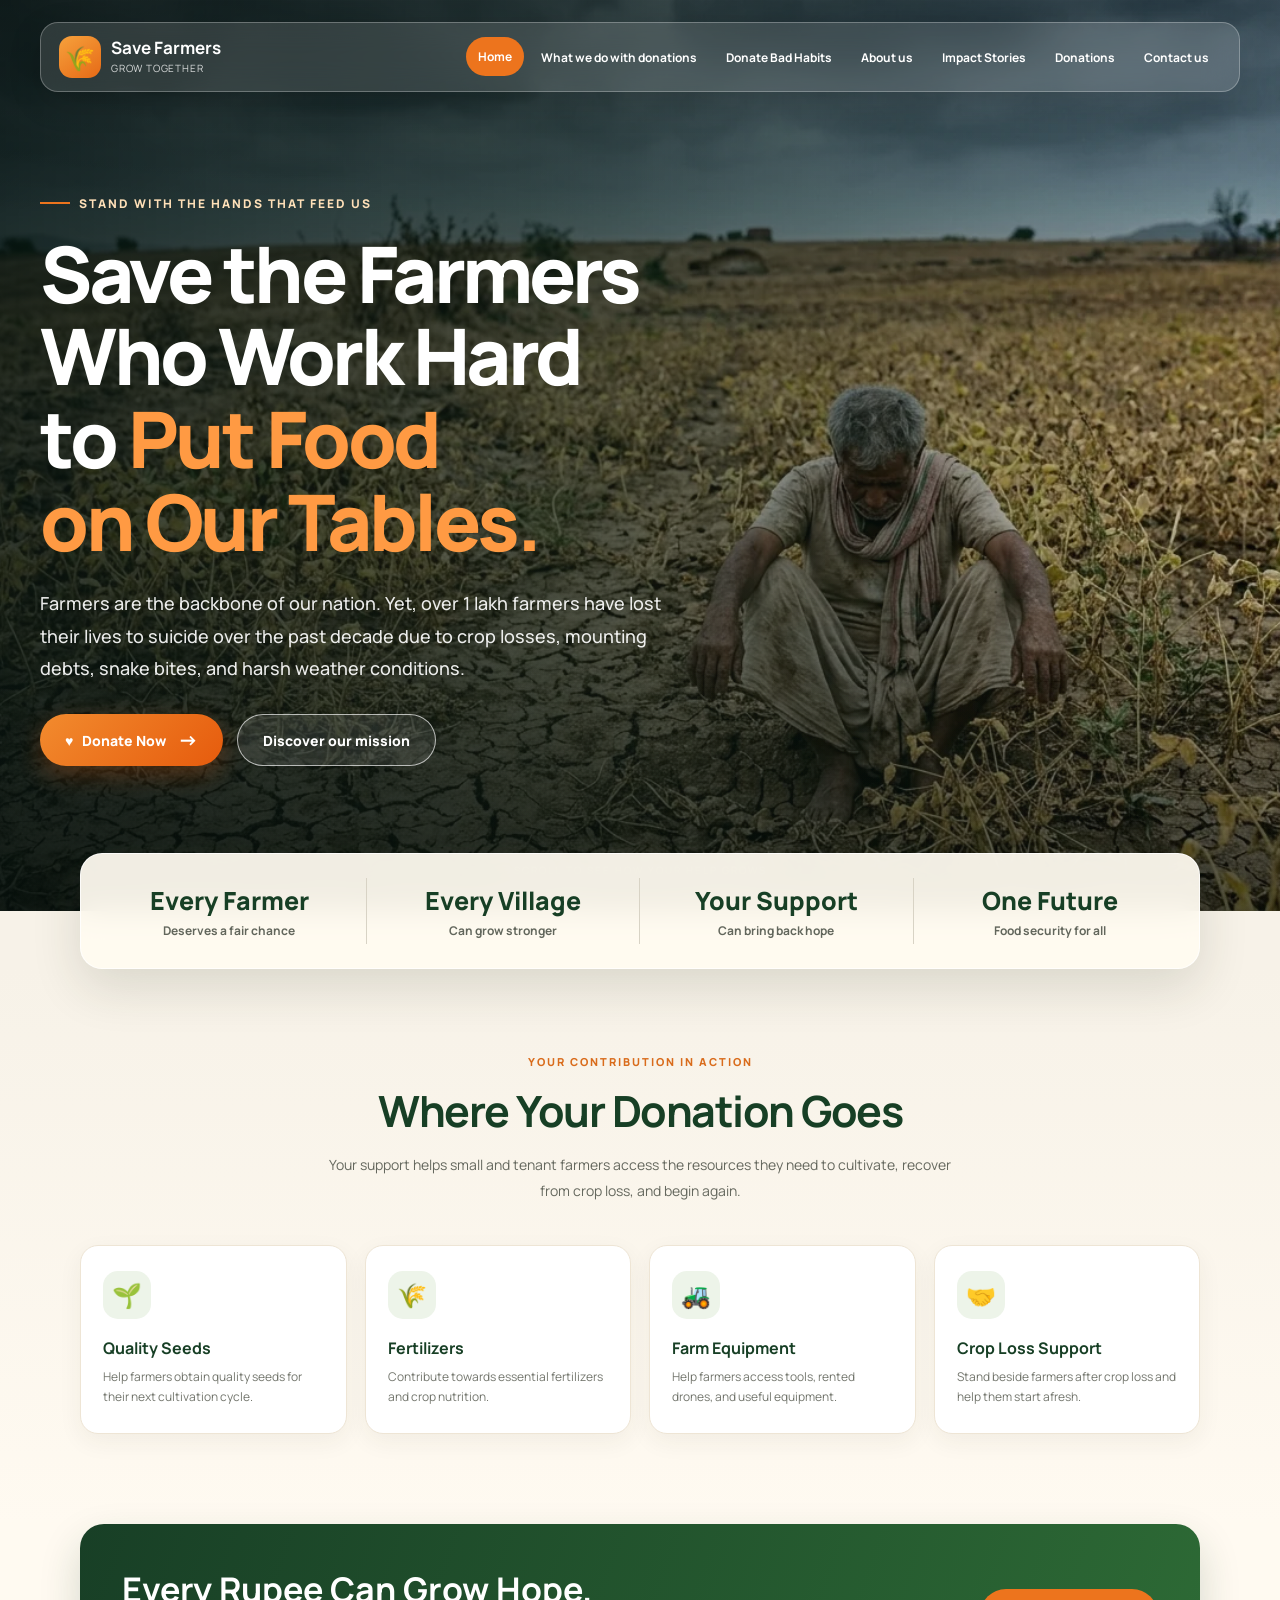
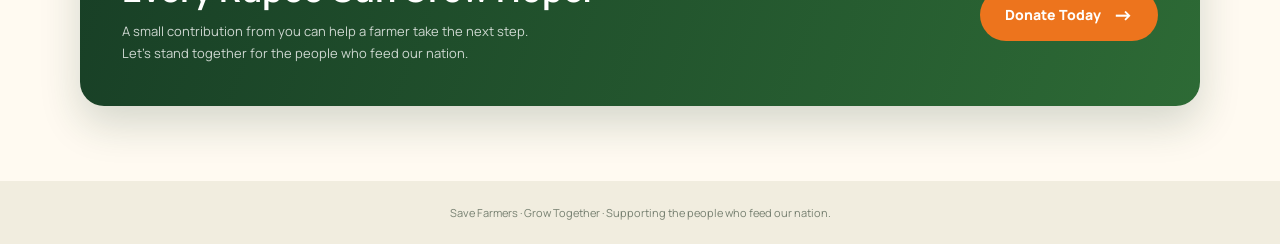
==== index.html @ 28355c9f "Add files via upload" ====
<!DOCTYPE html>
<html lang="en">
<head>
  <meta charset="UTF-8" />
  <meta name="viewport" content="width=device-width, initial-scale=1.0" />
  <meta name="description" content="Stand with farmers. Help them recover, cultivate, and grow again." />
  <title>Save Farmers | Grow Together</title>
  <link rel="preconnect" href="https://fonts.googleapis.com">
  <link rel="preconnect" href="https://fonts.gstatic.com" crossorigin>
  <link href="https://fonts.googleapis.com/css2?family=Manrope:wght@400;500;600;700;800&display=swap" rel="stylesheet">
  <style>
    :root {
      --green: #173f25;
      --green-dark: #102d1b;
      --orange: #ed741d;
      --cream: #fff8ec;
      --ink: #17251b;
    }
    * { box-sizing: border-box; }
    html { scroll-behavior: smooth; }
    body {
      margin: 0;
      font-family: "Manrope", Arial, sans-serif;
      color: var(--ink);
      background: #f7f2e8;
    }
    .hero {
      min-height: 100vh;
      position: relative;
      isolation: isolate;
      display: flex;
      flex-direction: column;
      background:
        linear-gradient(90deg, rgba(7, 20, 16, .82) 0%, rgba(10, 25, 18, .65) 42%, rgba(9, 20, 15, .16) 100%),
        linear-gradient(0deg, rgba(8, 20, 14, .42), transparent 42%),
        url("farmer-background.webp") center 54% / cover no-repeat;
    }
    .hero::after {
      content: "";
      position: absolute;
      inset: 0;
      z-index: -1;
      background: linear-gradient(180deg, rgba(0,0,0,.25), transparent 24%, transparent 72%, rgba(0,0,0,.22));
      pointer-events: none;
    }
    .navbar {
      width: min(1200px, calc(100% - 48px));
      margin: 22px auto 0;
      padding: 13px 18px;
      display: flex;
      align-items: center;
      justify-content: space-between;
      gap: 22px;
      border: 1px solid rgba(255,255,255,.27);
      border-radius: 18px;
      background: rgba(255,255,255,.13);
      backdrop-filter: blur(16px);
      -webkit-backdrop-filter: blur(16px);
      box-shadow: 0 10px 35px rgba(0,0,0,.12);
    }
    .brand {
      display: flex;
      align-items: center;
      gap: 10px;
      color: white;
      text-decoration: none;
      flex-shrink: 0;
    }
    .brand-mark {
      width: 42px; height: 42px;
      display: grid; place-items: center;
      border-radius: 13px;
      color: #fff;
      background: linear-gradient(145deg, #f6a13c, #e66a16);
      font-size: 24px;
    }
    .brand strong { display: block; font-size: 17px; line-height: 1.1; }
    .brand small { display: block; margin-top: 3px; color: rgba(255,255,255,.82); font-size: 10px; letter-spacing: .8px; }
    .nav-links { display: flex; align-items: center; gap: 5px; }
    .nav-links a {
      color: #fff;
      text-decoration: none;
      font-size: 12px;
      font-weight: 700;
      padding: 11px 12px;
      border-radius: 999px;
      transition: background .2s, transform .2s;
      white-space: nowrap;
    }
    .nav-links a:hover, .nav-links a.active { background: var(--orange); transform: translateY(-1px); }
    .hero-content {
      width: min(1200px, calc(100% - 48px));
      margin: auto;
      padding: 95px 0 145px;
      color: white;
    }
    .eyebrow {
      display: inline-flex;
      align-items: center;
      gap: 9px;
      margin-bottom: 20px;
      color: #ffe0b8;
      font-size: 12px;
      font-weight: 800;
      letter-spacing: 2px;
      text-transform: uppercase;
    }
    .eyebrow::before { content: ""; width: 30px; height: 2px; background: var(--orange); }
    h1 {
      max-width: 720px;
      margin: 0;
      font-size: clamp(42px, 6.2vw, 78px);
      line-height: 1.06;
      letter-spacing: -3.5px;
      font-weight: 800;
      text-wrap: balance;
    }
    h1 span { color: #ff9a43; }
    .hero-content p {
      max-width: 630px;
      margin: 25px 0 30px;
      color: rgba(255,255,255,.91);
      font-size: clamp(15px, 1.45vw, 18px);
      line-height: 1.8;
      font-weight: 500;
    }
    .actions { display: flex; align-items: center; flex-wrap: wrap; gap: 14px; }
    .btn {
      display: inline-flex;
      align-items: center;
      justify-content: center;
      gap: 12px;
      min-height: 52px;
      padding: 0 25px;
      border-radius: 999px;
      text-decoration: none;
      font-size: 14px;
      font-weight: 800;
      transition: transform .2s, box-shadow .2s;
    }
    .btn:hover { transform: translateY(-3px); box-shadow: 0 12px 25px rgba(0,0,0,.2); }
    .btn-primary { color: white; background: linear-gradient(135deg, #f28b2e, #e65b0d); box-shadow: 0 9px 24px rgba(221,91,14,.28); }
    .btn-outline { color: white; border: 1px solid rgba(255,255,255,.65); background: rgba(255,255,255,.1); }
    .btn .arrow { font-size: 20px; line-height: 1; }
    .scroll-note {
      position: absolute;
      bottom: 34px; left: 50%;
      transform: translateX(-50%);
      color: rgba(255,255,255,.78);
      font-size: 10px; letter-spacing: 2px; text-transform: uppercase;
    }
    .impact-wrap {
      position: relative;
      z-index: 2;
      width: min(1120px, calc(100% - 48px));
      margin: -58px auto 0;
    }
    .impact {
      display: grid;
      grid-template-columns: repeat(4, 1fr);
      padding: 24px 12px;
      border: 1px solid rgba(255,255,255,.8);
      border-radius: 22px;
      background: rgba(255,251,241,.94);
      box-shadow: 0 18px 50px rgba(44,48,30,.14);
      backdrop-filter: blur(14px);
    }
    .impact-item { text-align: center; padding: 5px 14px; border-right: 1px solid #d8d3c5; }
    .impact-item:last-child { border: 0; }
    .impact-item strong { display: block; color: var(--green); font-size: 25px; font-weight: 800; }
    .impact-item span { display: block; margin-top: 4px; color: #62665c; font-size: 12px; font-weight: 700; }
    .intro {
      padding: 85px 24px 90px;
      text-align: center;
      background: linear-gradient(180deg, #f7f2e8, #fffaf1);
    }
    .section-kicker { color: #d96c1c; font-size: 11px; font-weight: 800; letter-spacing: 2px; text-transform: uppercase; }
    .intro h2 { margin: 12px 0 12px; color: var(--green); font-size: clamp(29px, 4vw, 43px); letter-spacing: -1.5px; }
    .intro > p { max-width: 650px; margin: 0 auto; color: #65685e; line-height: 1.8; font-size: 14px; }
    .support-grid {
      width: min(1120px, 100%);
      margin: 42px auto 0;
      display: grid;
      grid-template-columns: repeat(4, 1fr);
      gap: 18px;
      text-align: left;
    }
    .support-card {
      padding: 25px 22px;
      border: 1px solid #eee5d5;
      border-radius: 18px;
      background: #fff;
      box-shadow: 0 8px 24px rgba(50,55,35,.06);
      transition: transform .2s, box-shadow .2s;
    }
    .support-card:hover { transform: translateY(-5px); box-shadow: 0 16px 30px rgba(50,55,35,.1); }
    .support-icon {
      width: 48px; height: 48px; display: grid; place-items: center;
      margin-bottom: 18px; border-radius: 15px;
      background: #edf4e9; color: #2c6a36; font-size: 24px;
    }
    .support-card h3 { margin: 0 0 8px; color: var(--green); font-size: 16px; }
    .support-card p { margin: 0; color: #73766d; font-size: 12px; line-height: 1.7; }
    .closing {
      padding: 0 24px 75px;
      background: #fffaf1;
    }
    .closing-inner {
      width: min(1120px, 100%);
      margin: auto;
      padding: 42px;
      display: flex; align-items: center; justify-content: space-between; gap: 25px;
      border-radius: 24px;
      color: white;
      background: linear-gradient(110deg, #183f26, #2d6a35);
      box-shadow: 0 18px 40px rgba(24,63,38,.18);
    }
    .closing h2 { margin: 0 0 8px; font-size: clamp(24px, 3vw, 34px); }
    .closing p { margin: 0; color: rgba(255,255,255,.78); font-size: 13px; line-height: 1.7; }
    .closing .btn { flex-shrink: 0; color: white; background: var(--orange); }
    footer { padding: 24px; text-align: center; color: #778071; background: #f1eddf; font-size: 11px; }
    @media (max-width: 980px) {
      .navbar { align-items: flex-start; flex-direction: column; }
      .nav-links { width: 100%; overflow-x: auto; padding-bottom: 3px; }
      .nav-links a { font-size: 11px; }
      .hero-content { padding-top: 85px; }
      .support-grid { grid-template-columns: repeat(2, 1fr); }
    }
    @media (max-width: 600px) {
      .hero { min-height: 790px; background-position: 58% center; }
      .navbar { width: calc(100% - 24px); margin-top: 12px; padding: 12px; border-radius: 14px; }
      .nav-links { gap: 2px; }
      .nav-links a { padding: 9px 10px; }
      .hero-content { width: calc(100% - 40px); padding: 100px 0 155px; margin: 0 auto; }
      h1 { font-size: clamp(39px, 11vw, 58px); letter-spacing: -2px; }
      .hero-content p { font-size: 14px; line-height: 1.7; }
      .btn { min-height: 48px; padding: 0 20px; }
      .impact-wrap { width: calc(100% - 24px); margin-top: -75px; }
      .impact { grid-template-columns: repeat(2, 1fr); padding: 12px 5px; }
      .impact-item { padding: 13px 5px; }
      .impact-item:nth-child(2) { border-right: 0; }
      .impact-item:nth-child(1), .impact-item:nth-child(2) { border-bottom: 1px solid #d8d3c5; }
      .impact-item strong { font-size: 20px; }
      .impact-item span { font-size: 10px; }
      .intro { padding: 65px 18px; }
      .support-grid { gap: 11px; }
      .support-card { padding: 18px 14px; }
      .support-card h3 { font-size: 14px; }
      .support-card p { font-size: 11px; }
      .closing { padding: 0 18px 55px; }
      .closing-inner { padding: 28px 22px; align-items: flex-start; flex-direction: column; }
    }
  </style>
</head>
<body>
  <header class="hero" id="home">
    <nav class="navbar" aria-label="Main navigation">
      <a class="brand" href="#home">
        <span class="brand-mark">🌾</span>
        <span><strong>Save Farmers</strong><small>GROW TOGETHER</small></span>
      </a>
      <div class="nav-links">
        <a class="active" href="#home">Home</a>
        <a href="what-we-do-with-donations.html">What we do with donations</a>
        <a href="donate-bad-habits.html">Donate Bad Habits</a>
        <a href="aboutus.html">About us</a>
        <a href="impact-stories.html">Impact Stories</a>
        <a href="donations.html">Donations</a>
        <a href="contact.html">Contact us</a>
      </div>
    </nav>

    <main class="hero-content">
      <div class="eyebrow">Stand with the hands that feed us</div>
      <h1>Save the Farmers Who Work Hard to <span>Put Food on Our Tables.</span></h1>
      <p>Farmers are the backbone of our nation. Yet, over 1 lakh farmers have lost their lives to suicide over the past decade due to crop losses, mounting debts, snake bites, and harsh weather conditions.</p>
      <div class="actions">
        <a class="btn btn-primary" href="donations.html">♥ &nbsp; Donate Now <span class="arrow">→</span></a>
        <a class="btn btn-outline" href="#support">Discover our mission</a>
      </div>
    </main>
    <div class="scroll-note">Scroll to see how your help grows</div>
  </header>

  <section class="impact-wrap" id="impact" aria-label="Our impact">
    <div class="impact">
      <div class="impact-item"><strong>Every Farmer</strong><span>Deserves a fair chance</span></div>
      <div class="impact-item"><strong>Every Village</strong><span>Can grow stronger</span></div>
      <div class="impact-item"><strong>Your Support</strong><span>Can bring back hope</span></div>
      <div class="impact-item"><strong>One Future</strong><span>Food security for all</span></div>
    </div>
  </section>

  <section class="intro" id="support">
    <div class="section-kicker">Your contribution in action</div>
    <h2>Where Your Donation Goes</h2>
    <p>Your support helps small and tenant farmers access the resources they need to cultivate, recover from crop loss, and begin again.</p>
    <div class="support-grid">
      <article class="support-card">
        <div class="support-icon">🌱</div>
        <h3>Quality Seeds</h3>
        <p>Help farmers obtain quality seeds for their next cultivation cycle.</p>
      </article>
      <article class="support-card">
        <div class="support-icon">🌾</div>
        <h3>Fertilizers</h3>
        <p>Contribute towards essential fertilizers and crop nutrition.</p>
      </article>
      <article class="support-card">
        <div class="support-icon">🚜</div>
        <h3>Farm Equipment</h3>
        <p>Help farmers access tools, rented drones, and useful equipment.</p>
      </article>
      <article class="support-card">
        <div class="support-icon">🤝</div>
        <h3>Crop Loss Support</h3>
        <p>Stand beside farmers after crop loss and help them start afresh.</p>
      </article>
    </div>
  </section>

  <section class="closing" id="donate">
    <div class="closing-inner">
      <div>
        <h2>Every Rupee Can Grow Hope.</h2>
        <p>A small contribution from you can help a farmer take the next step.<br>Let's stand together for the people who feed our nation.</p>
      </div>
      <a class="btn" href="donations.html">Donate Today <span class="arrow">→</span></a>
    </div>
  </section>

  <footer id="contact">Save Farmers · Grow Together · Supporting the people who feed our nation.</footer>
</body>
</html>
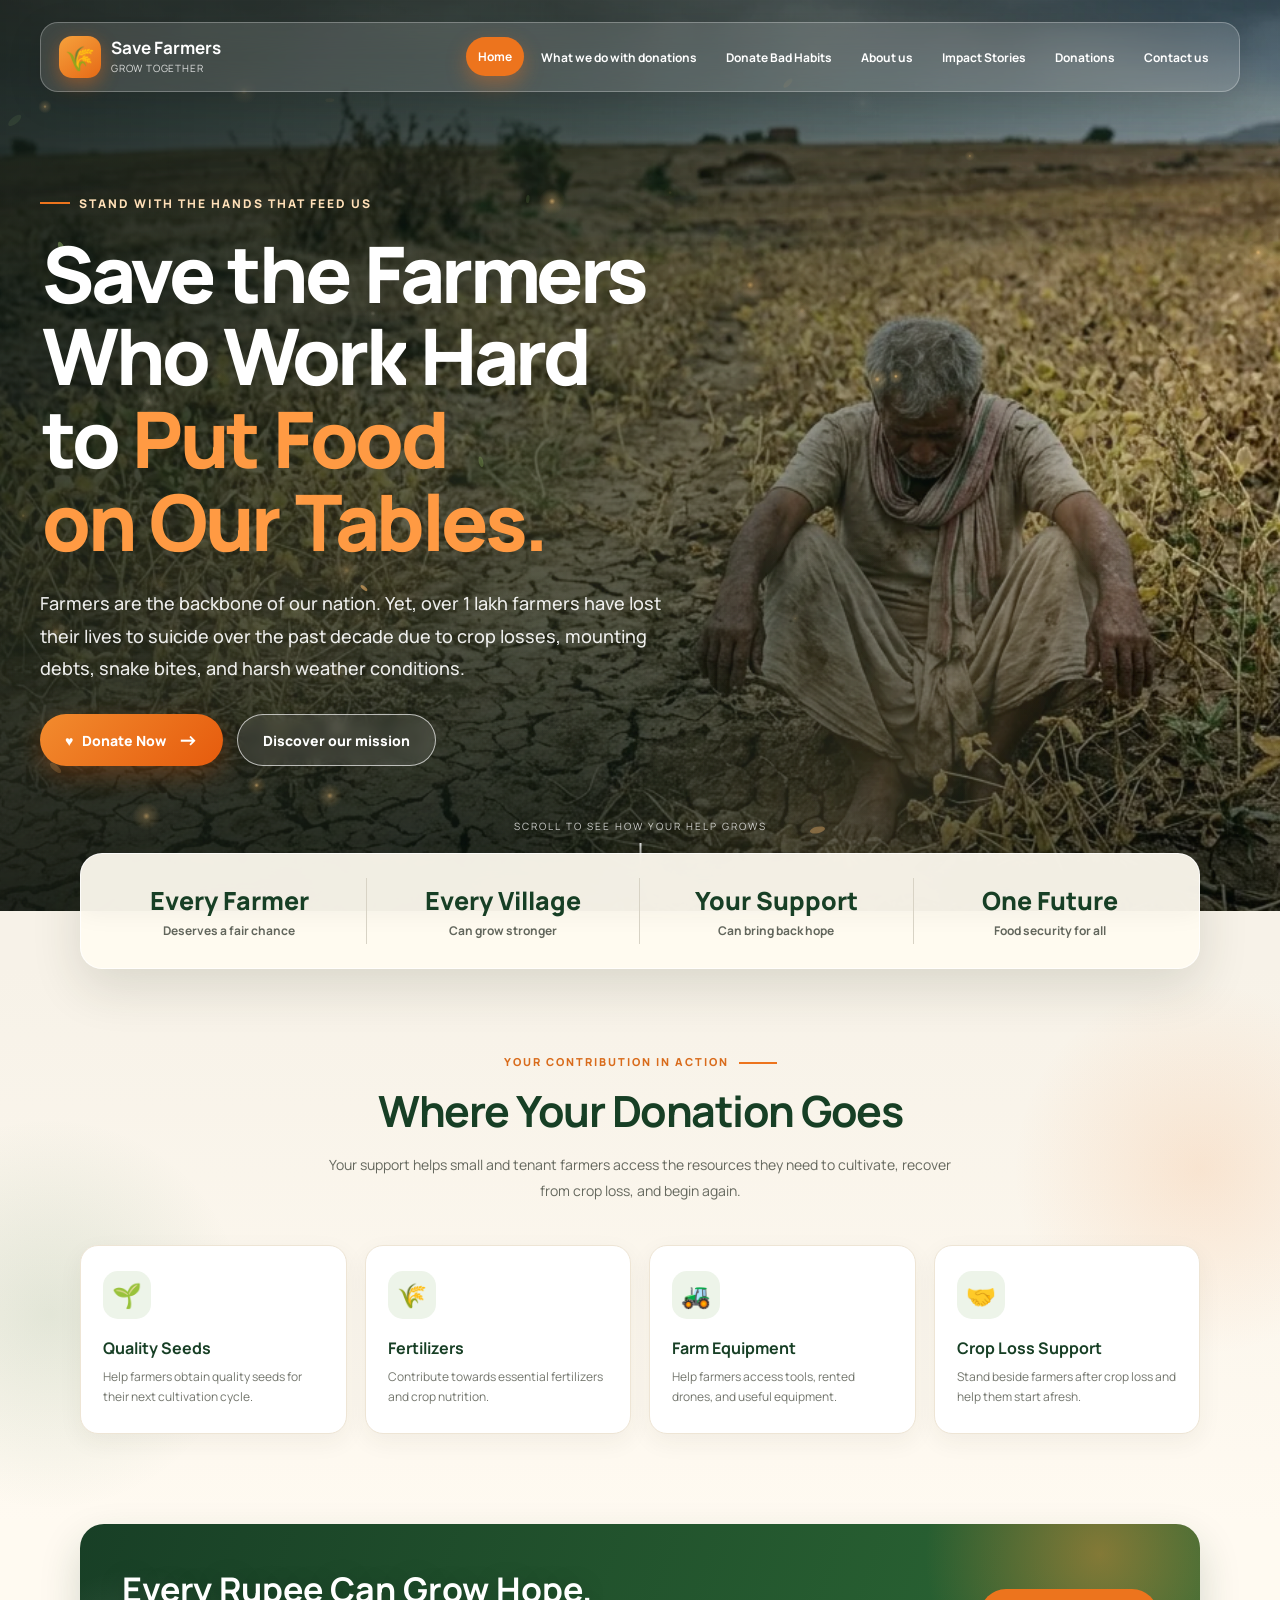
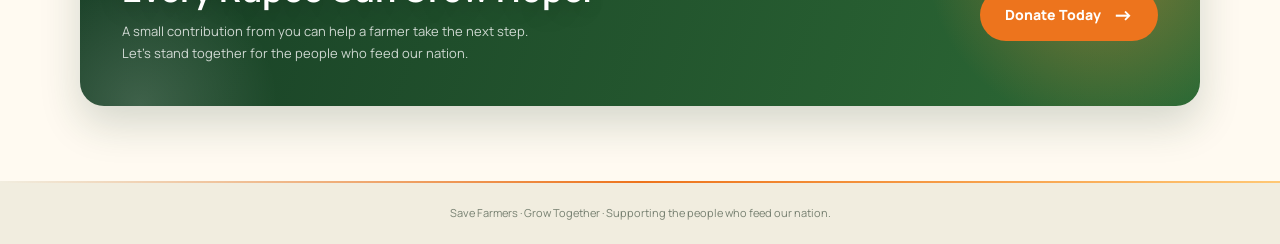
==== commit bed6d916: "Add files via upload" ====
--- a/index.html
+++ b/index.html
@@ -250,7 +250,29 @@
       .closing { padding: 0 18px 55px; }
       .closing-inner { padding: 28px 22px; align-items: flex-start; flex-direction: column; }
     }
+  
+    /* ---- Mobile menu (tablet/phone only; laptop navbar unchanged) ---- */
+    .menu-toggle { display:none; }
+    @media (max-width:980px) {
+      .navbar { flex-direction:row; align-items:center; flex-wrap:nowrap; position:relative; z-index:20; }
+      .menu-toggle { display:flex; flex-direction:column; justify-content:center; align-items:stretch; gap:5px; width:46px; height:46px; margin-left:auto; padding:0 12px; border:1px solid rgba(255,255,255,.38); border-radius:14px; background:rgba(255,255,255,.16); cursor:pointer; -webkit-tap-highlight-color:transparent; }
+      .menu-toggle span { display:block; height:2px; border-radius:2px; background:#fff; transition:transform .25s ease, opacity .2s ease; }
+      .navbar.open .menu-toggle { background:var(--orange); border-color:var(--orange); }
+      .navbar.open .menu-toggle span:nth-child(1) { transform:translateY(7px) rotate(45deg); }
+      .navbar.open .menu-toggle span:nth-child(2) { opacity:0; }
+      .navbar.open .menu-toggle span:nth-child(3) { transform:translateY(-7px) rotate(-45deg); }
+      .nav-links { display:none; position:absolute; top:calc(100% + 10px); left:0; right:0; width:auto; flex-direction:column; align-items:stretch; gap:4px; padding:12px; overflow:visible; border:1px solid rgba(255,255,255,.2); border-radius:20px; background:rgba(14,40,25,.97); box-shadow:0 22px 44px rgba(0,0,0,.35); }
+      .navbar.open .nav-links { display:flex; animation:menuIn .22s ease; }
+      .nav-links a { display:flex; align-items:center; justify-content:space-between; padding:15px 16px; border-radius:13px; font-size:15px; white-space:normal; transform:none !important; }
+      .nav-links a::after { content:"\203A"; opacity:.55; font-size:20px; line-height:1; }
+      .nav-links a.active { background:var(--orange); }
+      .nav-links a.active::after { opacity:1; }
+      .hero.menu-open, .page-hero.menu-open { z-index:30; }
+    }
+    @keyframes menuIn { from { opacity:0; transform:translateY(-8px); } to { opacity:1; transform:none; } }
   </style>
+  <script>document.documentElement.className+=" fx"</script>
+  <link rel="stylesheet" href="effects.css">
 </head>
 <body>
   <header class="hero" id="home">
@@ -259,7 +281,8 @@
         <span class="brand-mark">🌾</span>
         <span><strong>Save Farmers</strong><small>GROW TOGETHER</small></span>
       </a>
-      <div class="nav-links">
+      <button class="menu-toggle" type="button" aria-label="Open menu" aria-expanded="false" aria-controls="navlinks"><span></span><span></span><span></span></button>
+      <div class="nav-links" id="navlinks">
         <a class="active" href="#home">Home</a>
         <a href="what-we-do-with-donations.html">What we do with donations</a>
         <a href="donate-bad-habits.html">Donate Bad Habits</a>
@@ -330,5 +353,23 @@
   </section>
 
   <footer id="contact">Save Farmers · Grow Together · Supporting the people who feed our nation.</footer>
+  <script>
+    (function () {
+      var nav = document.querySelector('.navbar'), btn = document.querySelector('.menu-toggle');
+      if (!nav || !btn) return;
+      var host = nav.closest('header');
+      function setOpen(o) {
+        nav.classList.toggle('open', o);
+        if (host) host.classList.toggle('menu-open', o);
+        btn.setAttribute('aria-expanded', o ? 'true' : 'false');
+      }
+      btn.addEventListener('click', function (e) { e.stopPropagation(); setOpen(!nav.classList.contains('open')); });
+      nav.querySelectorAll('.nav-links a').forEach(function (a) { a.addEventListener('click', function () { setOpen(false); }); });
+      document.addEventListener('click', function (e) { if (!nav.contains(e.target)) setOpen(false); });
+      document.addEventListener('keydown', function (e) { if (e.key === 'Escape') setOpen(false); });
+      window.addEventListener('resize', function () { if (window.innerWidth > 980) setOpen(false); });
+    })();
+  </script>
+  <script src="effects.js" defer></script>
 </body>
 </html>
--- a/effects.css
+++ b/effects.css
@@ -0,0 +1,357 @@
+/* ==========================================================================
+   Save Farmers — visual effects layer
+   Styling + motion only. No content lives in this file.
+   Everything is gated behind html.fx (set by a tiny inline script), so the
+   site still renders normally if JavaScript is unavailable.
+   ========================================================================== */
+
+:root {
+  --gold: #ffc875;
+  --ease-out: cubic-bezier(.2, .8, .2, 1);
+  --ease-spring: cubic-bezier(.34, 1.56, .64, 1);
+}
+
+::selection { background: var(--orange); color: #fff; }
+html { accent-color: var(--orange); scrollbar-width: thin; scrollbar-color: #e0a15f #f1eddf; }
+::-webkit-scrollbar { width: 11px; }
+::-webkit-scrollbar-track { background: #f1eddf; }
+::-webkit-scrollbar-thumb { background: linear-gradient(180deg, #f6a13c, #e66a16); border-radius: 99px; border: 2px solid #f1eddf; }
+
+a:focus-visible, button:focus-visible {
+  outline: 3px solid var(--gold);
+  outline-offset: 3px;
+  border-radius: 12px;
+}
+
+/* ---------- page load / leave -------------------------------------------- */
+html.fx body { animation: pageIn .7s ease both; }
+html.fx.fx-leave body { opacity: 0; transition: opacity .25s ease; }
+@keyframes pageIn { from { opacity: 0; } to { opacity: 1; } }
+
+/* ---------- scroll progress bar ------------------------------------------ */
+.fx-progress {
+  position: fixed; inset: 0 0 auto 0; height: 4px; z-index: 9999;
+  transform-origin: 0 50%; transform: scaleX(var(--p, 0));
+  background: linear-gradient(90deg, #ffb347, #ed741d 55%, #ff5e3a);
+  box-shadow: 0 0 14px rgba(237, 116, 29, .7);
+  pointer-events: none;
+}
+
+/* ---------- hero: living background -------------------------------------- */
+html.fx-ready .hero,
+html.fx-ready .page-hero { background: #0b1a12; }
+
+.fx-bg { position: absolute; inset: 0; z-index: -1; overflow: hidden; pointer-events: none; }
+.fx-kb { position: absolute; left: 0; right: 0; top: -16%; bottom: -4%; will-change: transform; }
+.fx-kb::before {
+  content: ""; position: absolute; inset: 0;
+  background: url("farmer-background.webp") center 54% / cover no-repeat;
+  animation: kenburns 26s ease-in-out infinite alternate;
+  will-change: transform;
+}
+@keyframes kenburns {
+  from { transform: scale(1.02) translate3d(0, 0, 0); }
+  to   { transform: scale(1.16) translate3d(-1.8%, -1.2%, 0); }
+}
+.fx-shade { position: absolute; inset: 0; }
+.hero .fx-shade {
+  background:
+    linear-gradient(90deg, rgba(7,20,16,.82) 0%, rgba(10,25,18,.65) 42%, rgba(9,20,15,.16) 100%),
+    linear-gradient(0deg, rgba(8,20,14,.42), transparent 42%);
+}
+.page-hero .fx-shade {
+  background:
+    linear-gradient(90deg, rgba(7,20,16,.85) 0%, rgba(10,25,18,.68) 50%, rgba(9,20,15,.3) 100%),
+    linear-gradient(0deg, rgba(8,20,14,.42), transparent 42%);
+}
+/* sun rays sweeping in from the top-right */
+.fx-rays {
+  position: absolute; inset: -40%;
+  background: conic-gradient(from 188deg at 82% 30%,
+    transparent 0 5%, rgba(255,196,120,.20) 8%, transparent 12%,
+    rgba(255,196,120,.12) 16%, transparent 21%,
+    rgba(255,196,120,.16) 26%, transparent 31%, transparent 100%);
+  mix-blend-mode: screen; opacity: .8;
+  animation: raysSway 14s ease-in-out infinite alternate;
+  filter: blur(6px);
+}
+@keyframes raysSway {
+  from { transform: rotate(-5deg) scale(1);    opacity: .45; }
+  to   { transform: rotate(6deg)  scale(1.08); opacity: .9;  }
+}
+.fx-canvas { position: absolute; inset: 0; width: 100%; height: 100%; }
+
+@media (max-width: 600px) {
+  .hero .fx-kb::before { background-position: 58% center; }
+}
+
+/* ---------- hero entrance ------------------------------------------------- */
+html.fx .navbar        { animation: dropIn .9s var(--ease-out) backwards; }
+html.fx .eyebrow       { animation: fadeUp .8s var(--ease-out) .15s backwards; }
+html.fx .eyebrow::before { transform-origin: left; animation: lineGrow .9s var(--ease-out) .5s backwards; }
+html.fx .hero-content > p { animation: fadeUp .9s var(--ease-out) .95s backwards; }
+html.fx .actions       { animation: fadeUp .9s var(--ease-out) 1.15s backwards; }
+html.fx .scroll-note   { animation: fadeIn 1s ease 1.8s backwards; }
+@keyframes dropIn   { from { opacity: 0; transform: translateY(-26px); } }
+@keyframes fadeUp   { from { opacity: 0; transform: translateY(30px); } }
+@keyframes fadeIn   { from { opacity: 0; } }
+@keyframes lineGrow { from { transform: scaleX(0); } }
+
+/* headline: words rise out of a mask, accent words shimmer */
+html.fx:not(.fx-ready) h1 { opacity: 0; animation: failSafe 0s 1.4s forwards; }
+@keyframes failSafe { to { opacity: 1; } }
+h1 .w  { display: inline-block; overflow: hidden; vertical-align: top; padding: 0 .02em .14em; margin-bottom: -.14em; color: inherit; }
+h1 .wi { display: inline-block; color: inherit; }
+html.fx-ready h1 .wi {
+  transform: translateY(115%) rotate(5deg); transform-origin: 0 100%;
+  animation: wordUp 1s var(--ease-out) calc(.3s + var(--i) * .075s) forwards;
+}
+@keyframes wordUp { to { transform: none; } }
+h1 .hl .wi {
+  background: linear-gradient(100deg, #ff9a43 0%, #ff9a43 38%, #fff1d6 50%, #ff9a43 62%, #ff9a43 100%) 100% 0 / 260% 100%;
+  -webkit-background-clip: text; background-clip: text;
+  -webkit-text-fill-color: transparent; color: transparent;
+}
+html.fx-ready h1 .hl .wi {
+  animation:
+    wordUp 1s var(--ease-out) calc(.3s + var(--i) * .075s) forwards,
+    shimmer 5s linear calc(1.6s + var(--i) * .12s) infinite;
+}
+@keyframes shimmer { from { background-position: 100% 0; } to { background-position: -60% 0; } }
+
+/* scroll cue */
+.scroll-note::after {
+  content: ""; display: block; width: 2px; height: 34px; margin: 10px auto 0;
+  background: linear-gradient(180deg, rgba(255,255,255,.85), transparent);
+  transform-origin: top; animation: cue 2s ease-in-out infinite;
+}
+@keyframes cue { 0% { transform: scaleY(0); opacity: 1; } 60% { transform: scaleY(1); opacity: 1; } 100% { transform: scaleY(1); opacity: 0; } }
+
+/* ---------- navbar -------------------------------------------------------- */
+.brand-mark { position: relative; animation: sway 5s ease-in-out infinite; box-shadow: 0 6px 18px rgba(230,106,22,.45); transition: transform .4s var(--ease-spring); }
+.brand:hover .brand-mark { animation: none; transform: rotate(-12deg) scale(1.12); }
+@keyframes sway { 0%,100% { transform: rotate(-5deg); } 50% { transform: rotate(5deg) translateY(-1px); } }
+.nav-links a { position: relative; }
+@media (min-width: 981px) {
+  .nav-links a::after {
+    content: ""; position: absolute; left: 50%; bottom: 5px; width: 0; height: 2px; border-radius: 2px;
+    background: #fff; transform: translateX(-50%); transition: width .3s var(--ease-out);
+  }
+  .nav-links a:hover::after { width: 38%; }
+  .nav-links a.active::after { width: 0; }
+  .nav-links a:hover, .nav-links a.active { box-shadow: 0 8px 20px rgba(237,116,29,.4); }
+}
+
+/* ---------- buttons ------------------------------------------------------- */
+.btn { position: relative; overflow: hidden; transform: translate(var(--tx, 0px), var(--ty, 0px)); transition: transform .25s var(--ease-out), box-shadow .25s; }
+.btn:hover { transform: translate(var(--tx, 0px), calc(var(--ty, 0px) - 3px)) scale(1.03); }
+.btn::before {
+  content: ""; position: absolute; top: 0; bottom: 0; left: -60%; width: 40%; z-index: 0;
+  background: linear-gradient(100deg, transparent, rgba(255,255,255,.55), transparent);
+  transform: skewX(-22deg); pointer-events: none;
+}
+html.fx .btn-primary::before, html.fx .closing .btn::before { animation: sweep 3.8s ease-in-out 1.5s infinite; }
+.btn:hover::before { animation: sweep .8s ease !important; }
+@keyframes sweep { 0% { left: -60%; } 38%, 100% { left: 130%; } }
+html.fx .btn-primary, html.fx .closing .btn { animation: ring 2.6s ease-out 2s infinite; }
+html.fx .btn:hover { animation: none; }
+@keyframes ring {
+  0%   { box-shadow: 0 0 0 0 rgba(237,116,29,.55); }
+  70%  { box-shadow: 0 0 0 20px rgba(237,116,29,0); }
+  100% { box-shadow: 0 0 0 0 rgba(237,116,29,0); }
+}
+.btn .arrow { display: inline-block; transition: transform .3s var(--ease-out); }
+html.fx .btn .arrow { animation: nudge 1.8s ease-in-out infinite; }
+.btn:hover .arrow { animation: none; transform: translateX(7px); }
+@keyframes nudge { 0%,100% { transform: translateX(0); } 50% { transform: translateX(5px); } }
+.btn-outline { backdrop-filter: blur(6px); -webkit-backdrop-filter: blur(6px); transition: transform .25s var(--ease-out), box-shadow .25s, background .25s, border-color .25s; }
+.btn-outline:hover { background: rgba(255,255,255,.22); border-color: #fff; }
+
+/* ---------- scroll reveal ------------------------------------------------- */
+html.fx [data-r]:not(.in) { opacity: 0; transform: translateY(46px); }
+html.fx [data-r="left"]:not(.in)  { transform: translateX(-60px); }
+html.fx [data-r="right"]:not(.in) { transform: translateX(60px); }
+html.fx [data-r="pop"]:not(.in)   { transform: scale(.6) rotate(-14deg); }
+html.fx [data-r="img"]:not(.in)   { opacity: 0; transform: translateY(40px) scale(1.06); }
+html.fx [data-r].in            { animation: rUp 1s var(--ease-out) var(--d, 0s) backwards; }
+html.fx [data-r="left"].in     { animation-name: rLeft; }
+html.fx [data-r="right"].in    { animation-name: rRight; }
+html.fx [data-r="pop"].in      { animation: rPop .8s var(--ease-spring) var(--d, 0s) backwards; }
+html.fx [data-r="img"].in      { animation: rImg 1.2s var(--ease-out) var(--d, 0s) backwards; }
+@keyframes rUp    { from { opacity: 0; transform: translateY(46px); } }
+@keyframes rLeft  { from { opacity: 0; transform: translateX(-60px); } }
+@keyframes rRight { from { opacity: 0; transform: translateX(60px); } }
+@keyframes rPop   { from { opacity: 0; transform: scale(.6) rotate(-14deg); } }
+@keyframes rImg   { from { clip-path: inset(0 0 100% 0 round 22px); transform: scale(1.12); } to { clip-path: inset(0 0 0 0 round 22px); transform: none; } }
+
+/* ---------- 3D tilt cards with moving glare ------------------------------- */
+.fx-tilt { position: relative; transition: transform .25s var(--ease-out), box-shadow .3s, border-color .3s; }
+html.fx .fx-tilt:hover {
+  transform: perspective(900px) rotateX(var(--rx, 0deg)) rotateY(var(--ry, 0deg)) translateY(-8px);
+  border-color: rgba(237,116,29,.55);
+  box-shadow: 0 26px 50px rgba(50,55,35,.18), 0 0 0 1px rgba(237,116,29,.25);
+}
+.fx-tilt::after {
+  content: ""; position: absolute; inset: 0; border-radius: inherit; pointer-events: none; opacity: 0;
+  background: radial-gradient(420px circle at var(--mx, 50%) var(--my, 50%), rgba(255,170,80,.22), transparent 45%);
+  transition: opacity .3s;
+}
+.fx-tilt:hover::after { opacity: 1; }
+
+.support-icon, .cards .ic, .benefits .ic, .contact-card .ic { transition: transform .5s var(--ease-spring), background .3s; }
+.support-card:hover .support-icon, .cards li:hover .ic, .benefits li:hover .ic, .contact-card:hover .ic {
+  transform: scale(1.18) rotate(-9deg); background: #ffe6cb;
+}
+
+/* impact strip */
+.impact-item { position: relative; transition: transform .3s var(--ease-out); }
+.impact-item:hover { transform: translateY(-4px); }
+.impact-item strong { transition: color .3s; }
+.impact-item:hover strong { color: #d96c1c; }
+.impact-item::after {
+  content: ""; position: absolute; left: 50%; bottom: -6px; width: 0; height: 3px; border-radius: 3px;
+  background: var(--orange); transform: translateX(-50%); transition: width .35s var(--ease-out);
+}
+.impact-item:hover::after { width: 46px; }
+.impact-item:last-child::after { right: auto; }
+
+/* ---------- section ambience --------------------------------------------- */
+.section, .intro { position: relative; isolation: isolate; overflow: hidden; }
+.section::before, .intro::before, .section::after, .intro::after {
+  content: ""; position: absolute; z-index: -1; border-radius: 50%; pointer-events: none;
+}
+.section::before, .intro::before {
+  width: 400px; height: 400px; right: -120px; top: 0;
+  background: radial-gradient(circle, rgba(237,116,29,.13), transparent 66%);
+  animation: blobDown 16s ease-in-out infinite alternate;
+}
+.section::after, .intro::after {
+  width: 420px; height: 420px; left: -160px; bottom: 0;
+  background: radial-gradient(circle, rgba(44,106,54,.12), transparent 66%);
+  animation: blobUp 19s ease-in-out -6s infinite alternate-reverse;
+}
+@keyframes blobDown { from { transform: translate3d(0,0,0) scale(1); } to { transform: translate3d(-70px, 60px, 0) scale(1.15); } }
+@keyframes blobUp   { from { transform: translate3d(0,0,0) scale(1); } to { transform: translate3d(70px, -60px, 0) scale(1.15); } }
+@keyframes blob { from { transform: translate3d(0,0,0) scale(1); } to { transform: translate3d(-70px, 60px, 0) scale(1.25); } }
+
+.section-kicker::after {
+  content: ""; display: inline-block; width: 0; height: 2px; margin-left: 10px; vertical-align: middle;
+  background: var(--orange); transition: width .9s var(--ease-out) .35s;
+}
+.section-kicker.in::after { width: 38px; }
+
+.section h2, .intro h2, .story-text h2 { position: relative; }
+
+/* number badges */
+.num { position: relative; box-shadow: 0 8px 20px rgba(230,106,22,.35); }
+.num::after {
+  content: ""; position: absolute; inset: 0; border-radius: inherit; border: 2px solid rgba(237,116,29,.55);
+  animation: numRing 2.8s ease-out infinite; pointer-events: none;
+}
+@keyframes numRing { 0% { transform: scale(1); opacity: .9; } 100% { transform: scale(1.7); opacity: 0; } }
+
+/* highlight callouts: light sweeps across */
+.highlight, .goal { position: relative; overflow: hidden; }
+.highlight { transition: transform .35s var(--ease-out), box-shadow .35s, border-color .35s; }
+.highlight:hover { transform: translateX(6px); box-shadow: 0 14px 30px rgba(237,116,29,.18); }
+.highlight::after, .goal::after {
+  content: ""; position: absolute; top: 0; bottom: 0; left: -40%; width: 30%;
+  background: linear-gradient(100deg, transparent, rgba(255,255,255,.7), transparent);
+  transform: skewX(-20deg); animation: sweep 7s ease-in-out 1s infinite; pointer-events: none;
+}
+.highlight { border-left-color: var(--orange); }
+
+/* images */
+.photos img, .poster, .portrait img { transition: transform .6s var(--ease-out), box-shadow .6s; }
+.photos img:hover, .poster:hover { transform: translateY(-8px) scale(1.015); box-shadow: 0 28px 56px rgba(23,63,37,.32); }
+.portrait img { animation: floaty 7s ease-in-out infinite; }
+.portrait img:hover { animation-play-state: paused; box-shadow: 0 28px 56px rgba(23,63,37,.35); }
+@keyframes floaty { 0%,100% { transform: translateY(0); } 50% { transform: translateY(-9px); } }
+.stories .story-card img { transition: transform .9s var(--ease-out); }
+.stories .story-card:hover img { transform: scale(1.09); }
+.badge, .tag { background-image: linear-gradient(100deg, transparent 30%, rgba(255,255,255,.8) 50%, transparent 70%); background-size: 250% 100%; background-repeat: no-repeat; background-position: 120% 0; animation: badgeShine 4.5s ease-in-out infinite; }
+@keyframes badgeShine { 0%, 55% { background-position: 120% 0; } 100% { background-position: -40% 0; } }
+.quote { position: relative; }
+
+/* pills + contact */
+.ways li { transition: transform .3s var(--ease-spring), background .3s, color .3s, box-shadow .3s; cursor: default; }
+.ways li:hover { transform: translateY(-4px) scale(1.07); background: var(--orange); color: #fff; box-shadow: 0 12px 24px rgba(237,116,29,.35); }
+.tagline { background: linear-gradient(100deg, var(--green) 30%, #e66a16 50%, var(--green) 70%) 100% 0 / 260% 100%; -webkit-background-clip: text; background-clip: text; -webkit-text-fill-color: transparent; color: transparent; animation: shimmer 6s linear infinite; }
+
+/* ---------- payment cards -------------------------------------------------- */
+.qr-box { position: relative; overflow: hidden; }
+.qr-box::after {
+  content: ""; position: absolute; left: 14px; right: 14px; height: 3px; top: 14px; border-radius: 3px; pointer-events: none;
+  background: linear-gradient(90deg, transparent, #7c4dff, transparent);
+  box-shadow: 0 0 18px 4px rgba(124,77,255,.55);
+  animation: scan 3s ease-in-out infinite;
+}
+@keyframes scan { 0%,100% { top: 14px; } 50% { top: calc(100% - 17px); } }
+.qr-note { transition: color .3s; }
+.bank tr { transition: background .25s; }
+.bank tr:hover { background: rgba(237,116,29,.07); }
+.copy { transition: transform .25s var(--ease-spring), background .25s, color .25s; }
+.copy:hover { transform: scale(1.1); background: var(--orange); color: #fff; border-color: var(--orange); }
+.copy:active { transform: scale(.94); }
+
+/* ---------- closing banner ------------------------------------------------- */
+.closing-inner {
+  position: relative; overflow: hidden; isolation: isolate;
+  background: linear-gradient(110deg, #183f26, #2d6a35, #1d5a2e, #183f26);
+  background-size: 300% 300%; animation: gradMove 14s ease infinite;
+}
+@keyframes gradMove { 0%,100% { background-position: 0% 50%; } 50% { background-position: 100% 50%; } }
+.closing-inner::before, .closing-inner::after { content: ""; position: absolute; z-index: -1; border-radius: 50%; pointer-events: none; }
+.closing-inner::before { width: 380px; height: 380px; right: -90px; top: -160px; background: radial-gradient(circle, rgba(255,150,60,.42), transparent 65%); animation: blob 11s ease-in-out infinite alternate; }
+.closing-inner::after  { width: 300px; height: 300px; left: -90px; bottom: -150px; background: radial-gradient(circle, rgba(255,255,255,.16), transparent 65%); animation: blob 14s ease-in-out -4s infinite alternate-reverse; }
+.closing-inner > div { position: relative; z-index: 1; }
+.closing h2 { text-shadow: 0 4px 24px rgba(0,0,0,.25); }
+.fx-float {
+  position: absolute; z-index: 0; bottom: -30px; left: var(--x); font-size: var(--s); line-height: 1;
+  color: rgba(255,170,90,.8); opacity: 0; pointer-events: none; user-select: none;
+  animation: floatUp var(--t) linear var(--dl) infinite;
+}
+@keyframes floatUp {
+  0%   { transform: translate3d(0, 0, 0) rotate(0deg) scale(.7); opacity: 0; }
+  12%  { opacity: .9; }
+  80%  { opacity: .6; }
+  100% { transform: translate3d(var(--dx), -230px, 0) rotate(var(--rot)) scale(1.1); opacity: 0; }
+}
+.closing .btn { z-index: 1; }
+
+/* footer shimmer line */
+footer { position: relative; }
+footer::before {
+  content: ""; position: absolute; left: 0; right: 0; top: 0; height: 2px;
+  background: linear-gradient(90deg, transparent, #ed741d, #ffc875, #ed741d, transparent);
+  background-size: 200% 100%; animation: gradMove 6s linear infinite;
+}
+
+/* ---------- copy-success confetti ----------------------------------------- */
+.fx-bit {
+  position: fixed; z-index: 10000; pointer-events: none; font-size: 16px; line-height: 1; color: var(--orange);
+  animation: bit .95s cubic-bezier(.15, .8, .3, 1) forwards;
+}
+@keyframes bit {
+  0%   { transform: translate(0, 0) scale(.4) rotate(0); opacity: 1; }
+  100% { transform: translate(var(--bx), var(--by)) scale(1.1) rotate(var(--br)); opacity: 0; }
+}
+
+/* ---------- touch / small screens ----------------------------------------- */
+@media (hover: none) {
+  .fx-tilt::after { display: none; }
+}
+@media (max-width: 600px) {
+  .section::before, .intro::before { width: 300px; height: 300px; }
+  .section::after, .intro::after { width: 300px; height: 300px; }
+  h1 .w { padding-bottom: .1em; margin-bottom: -.1em; }
+}
+
+/* ---------- respect reduced-motion settings -------------------------------- */
+@media (prefers-reduced-motion: reduce) {
+  *, *::before, *::after { animation: none !important; transition: none !important; scroll-behavior: auto !important; }
+  html.fx [data-r], html.fx [data-r]:not(.in) { opacity: 1 !important; transform: none !important; clip-path: none !important; }
+  html.fx:not(.fx-ready) h1 { opacity: 1; }
+  html.fx-ready h1 .wi { transform: none; }
+  .fx-canvas, .fx-rays, .fx-float, .fx-progress { display: none; }
+}
